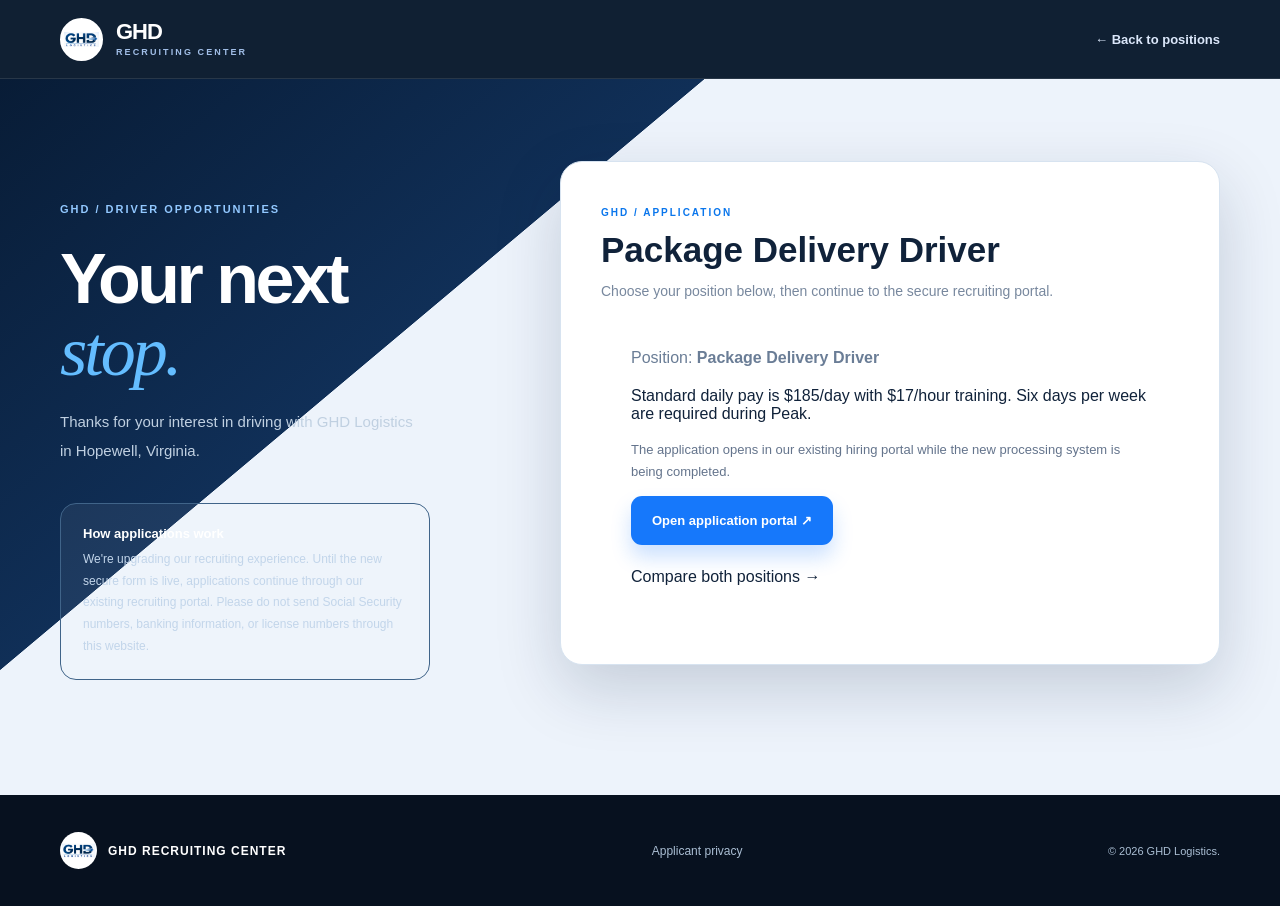
==== apply.html @ a2509fe2 "Publish GHD Recruiting Center public-facing website" ====
<!doctype html><html lang="en"><head><meta charset="UTF-8"><meta name="viewport" content="width=device-width, initial-scale=1"><meta name="theme-color" content="#07172b"><title>Apply | GHD Recruiting Center</title><link rel="icon" href="icon-192.png"><link rel="stylesheet" href="styles.css"><script defer src="app.js"></script></head><body>
<header class="site-header"><div class="container nav-wrap"><a class="brand" href="./"><img src="logo.png" alt="GHD Logistics logo"><span><strong>GHD</strong><small>RECRUITING CENTER</small></span></a><a class="back-link" href="./#positions">← Back to positions</a></div></header>
<main class="application-main"><div class="container application-wrap"><div class="application-intro"><span class="kicker">GHD / DRIVER OPPORTUNITIES</span><h1>Your next<br><em>stop.</em></h1><p>Thanks for your interest in driving with GHD Logistics in Hopewell, Virginia.</p><div class="note-panel"><strong>How applications work</strong><span>We're upgrading our recruiting experience. Until the new secure form is live, applications continue through our existing recruiting portal. Please do not send Social Security numbers, banking information, or license numbers through this website.</span></div></div>
<section class="form-card" style="align-self:start"><div class="form-card-head"><span class="form-step">GHD / APPLICATION</span><h2 id="role-title">Driver application</h2><p id="role-info">Choose your position below, then continue to the secure recruiting portal.</p></div><div style="padding:26px 30px 38px"><p class="muted">Position: <strong id="role-name">Package Delivery Driver</strong></p><p id="role-facts">Standard daily pay is $185/day with $17/hour training. Six days per week are required during Peak.</p><p style="font-size:13px;line-height:1.7;color:#64748c">The application opens in our existing hiring portal while the new processing system is being completed.</p><a class="button button-primary" href="https://www.jotform.com/app/263164402681151" target="_blank" rel="noopener noreferrer">Open application portal ↗</a><div style="margin-top:23px"><a href="./#positions">Compare both positions →</a></div></div></section></div></main>
<footer class="footer"><div class="container footer-inner"><a class="footer-brand" href="./"><img src="logo.png" alt=""> GHD RECRUITING CENTER</a><div><a href="privacy.html">Applicant privacy</a></div><small>© <span data-year></span> GHD Logistics.</small></div></footer>
<script>const role=new URLSearchParams(location.search).get('role')==='avp'?'avp':'package';const avp=role==='avp';document.getElementById('role-title').textContent=avp?'AVP Driver':'Package Delivery Driver';document.getElementById('role-name').textContent=avp?'AVP Driver':'Package Delivery Driver';document.getElementById('role-facts').textContent=avp?'An approved personal vehicle, valid license and auto insurance are required. Compensation is discussed during screening.':'Standard daily pay is $185/day with $17/hour training. Six days per week are required during Peak.';</script>
</body></html>
---- styles.css ----
:root{--navy:#07172b;--navy2:#0c2546;--blue:#1266d8;--cobalt:#1678fc;--ice:#e9f2ff;--paper:#f5f7fa;--ink:#10223a;--muted:#64748c;--line:#dce4ef;--white:#fff;--teal:#74dfc4;--radius:22px;--shadow:0 16px 48px rgba(7,23,43,.08)}
*{box-sizing:border-box}html{scroll-behavior:smooth;scroll-padding-top:86px}body{margin:0;background:var(--paper);color:var(--ink);font-family:Inter,ui-sans-serif,-apple-system,BlinkMacSystemFont,"Segoe UI",sans-serif;-webkit-font-smoothing:antialiased}button,input,select,textarea{font:inherit}a{text-decoration:none;color:inherit}img{display:block;max-width:100%}button,a,input,select,textarea{outline-offset:3px}:focus-visible{outline:3px solid #3c9afa}h1,h2,h3,p{margin-top:0}.container{max-width:1220px;margin:auto;padding:0 30px}.site-header{position:sticky;top:0;z-index:40;background:rgba(7,23,43,.96);backdrop-filter:blur(18px);border-bottom:1px solid rgba(255,255,255,.10)}.nav-wrap{min-height:78px;display:flex;align-items:center;justify-content:space-between;gap:22px}.brand{display:flex;align-items:center;gap:13px;color:#fff;min-width:0}.brand img{height:43px;width:43px;object-fit:contain;background:#fff;border-radius:50%;border:2px solid #fff}.brand span{display:flex;flex-direction:column;line-height:1.1}.brand strong{font-size:22px;font-weight:900;letter-spacing:-1px}.brand small{color:#a1bee7;font-size:9px;letter-spacing:2.1px;font-weight:800;margin-top:3px}.nav-links{display:flex;align-items:center;gap:32px;font-size:13px;font-weight:600;color:#d8e4f7}.nav-links>a:not(.nav-cta):hover{color:white}.nav-cta{padding:12px 18px;background:#fff;color:#07172b;border-radius:9px;display:flex;gap:26px;align-items:center;font-weight:800}.nav-cta:hover{background:#d7e9ff}.back-link{color:#dbe7fa;font-size:13px;font-weight:700}.hero{background:radial-gradient(ellipse at 74% 30%,#184376 0%,#0b274c 33%,#06162a 78%);position:relative;overflow:hidden}.hero:before{content:"";position:absolute;pointer-events:none;inset:0;background:linear-gradient(120deg,transparent 40%,rgba(83,148,240,.06) 60%,transparent 76%)}.hero-grid{min-height:590px;display:grid;grid-template-columns:1fr 1.04fr;align-items:center;gap:22px}.hero-copy{padding:75px 0 88px;z-index:2}.eyebrow,.kicker,.form-label{color:#1e81ed;font-size:11px;letter-spacing:2px;font-weight:900}.eyebrow{color:#bed8ff;display:flex;align-items:center;gap:9px}.pulse{height:8px;width:8px;background:var(--teal);border-radius:50%;box-shadow:0 0 0 4px rgba(116,223,196,.14)}.dotsep{color:#76a9f4;padding:0 4px}.hero h1,.section h2,.bottom-cta h2,.application-intro h1,.dashboard h1,.legal h1{font-size:clamp(48px,6vw,81px);line-height:1.02;letter-spacing:-3.5px;font-weight:850;margin:27px 0 25px}.hero h1{color:#fff}.hero em,.section-heading em,.faq em,.application-intro em,.bottom-cta em,.dashboard em,.legal em{font-family:Georgia,serif;font-style:italic;font-weight:500;color:#64bdff;letter-spacing:-3px}.hero-copy>p{color:#b5c5dd;font-size:16px;line-height:1.8;max-width:470px}.hero-actions{display:flex;gap:12px;flex-wrap:wrap;margin-top:34px}.button{display:inline-flex;align-items:center;justify-content:space-between;gap:24px;border:0;border-radius:11px;padding:17px 21px;font-size:13px;font-weight:800;cursor:pointer;transition:transform .2s,background .2s;color:#fff}.button:hover{transform:translateY(-2px)}.button-primary{background:#1678fb;color:#fff;box-shadow:0 12px 20px rgba(22,120,251,.22)}.button-primary:hover{background:#0765e2}.button-quiet{background:rgba(255,255,255,.09);border:1px solid rgba(255,255,255,.16);box-shadow:none;color:white}.button-quiet:hover{background:rgba(255,255,255,.16)}.button-white{background:#fff;color:#0b2a55}.button-outline{background:#fff;color:#103152;border:1px solid #d8e3f3}.hero-foot{display:flex;gap:14px;align-items:center;color:#6d8db8;letter-spacing:2px;font-size:10px;font-weight:900;margin-top:72px}.line-short{width:28px;height:1px;background:#5fa1e9}.hero-art{height:490px;position:relative;margin-right:-5px;isolation:isolate}.art-grid{position:absolute;inset:20px;background-image:linear-gradient(rgba(158,204,255,.08) 1px,transparent 1px),linear-gradient(90deg,rgba(158,204,255,.08) 1px,transparent 1px);background-size:38px 38px;border:1px solid rgba(157,206,255,.13);border-radius:32px;mask-image:radial-gradient(circle at center,black 20%,transparent 75%)}.art-center{position:absolute;inset:87px 120px 82px 120px;border-radius:25px;background:linear-gradient(140deg,rgba(46,103,171,.5),rgba(8,34,72,.96));border:1px solid rgba(153,205,255,.3);box-shadow:0 30px 60px rgba(0,0,0,.27),inset 0 1px rgba(255,255,255,.2);display:flex;align-items:center;flex-direction:column;justify-content:center;transform:rotate(-5deg)}.art-center:before{content:"";position:absolute;inset:12px;border:1px dashed rgba(160,211,255,.22);border-radius:18px}.art-logo{background:#fff;width:min(60%,180px);border-radius:22px;aspect-ratio:1;display:grid;place-items:center;box-shadow:0 18px 40px rgba(0,0,0,.28)}.art-logo img{width:94%;height:94%;object-fit:contain}.art-center-text{text-align:center;color:#e9f6ff;font-size:10px;font-weight:800;letter-spacing:2px;margin-top:28px}.art-center-text span{display:block;color:#69adff;margin-top:7px;letter-spacing:3px}.route-line{position:absolute;border:2px dashed rgba(102,192,255,.34);transform:rotate(-17deg);border-radius:50%;pointer-events:none}.route-one{width:480px;height:310px;left:3%;top:20%}.route-two{width:320px;height:470px;right:7%;top:2%;transform:rotate(27deg)}.floating-note{position:absolute;display:flex;align-items:center;gap:12px;background:#fff;border:1px solid #bcd7ff;padding:13px 16px;border-radius:13px;box-shadow:0 18px 35px rgba(0,0,0,.2);color:#0d305c;font-size:10px;font-weight:900;letter-spacing:.8px;z-index:2;transform:rotate(3deg)}.floating-note small{display:block;font-size:9px;letter-spacing:1.2px;color:#71879e;margin-top:4px}.mini-icon,.pin-icon{display:grid;place-items:center;width:35px;height:35px;background:#e2f0ff;border-radius:8px;color:#146de0;font-size:20px}.note-a{top:18px;right:0}.note-b{left:0;bottom:42px;transform:rotate(-4deg)}.mapdot{height:9px;width:9px;background:#69daeb;box-shadow:0 0 0 5px rgba(98,211,237,.13);border-radius:50%;position:absolute}.dot-a{top:66px;left:25%}.dot-b{right:18%;bottom:41px}.dot-c{right:7%;top:60%}.art-corner{color:#9cb6d8;font-size:10px;letter-spacing:2px;position:absolute;right:23px;bottom:8px}.intro-band{background:#fff;border-bottom:1px solid var(--line)}.intro-grid{display:grid;grid-template-columns:repeat(3,1fr);padding-top:26px;padding-bottom:26px}.intro-grid>div{display:grid;grid-template-columns:auto 1fr;column-gap:13px;row-gap:3px;align-items:center;padding-left:28px;border-right:1px solid #dae5f0}.intro-grid>div:first-child{padding-left:0}.intro-grid>div:last-child{border:0}.intro-grid strong{font-size:11px;letter-spacing:1.4px}.intro-grid small{grid-column:2;color:#65758a}.tiny-num{color:#2978d7;font-size:10px;font-weight:900;grid-row:span 2;align-self:start;margin-top:2px}.section{padding:100px 0}.section-heading{display:flex;justify-content:space-between;align-items:end;gap:45px;margin-bottom:45px}.section-heading h2,.faq h2{font-size:clamp(43px,5vw,62px);letter-spacing:-2.8px;line-height:1.07;margin:20px 0 0}.section-heading>p{font-size:15px;color:var(--muted);line-height:1.8;max-width:360px;margin-bottom:7px}.positions{background:#f6f8fb}.role-grid{display:grid;grid-template-columns:repeat(2,minmax(0,1fr));gap:22px}.role-card{background:#fff;border:1px solid #dce6f0;padding:35px;display:flex;flex-direction:column;min-height:595px;border-radius:20px;box-shadow:var(--shadow);position:relative;overflow:hidden}.role-primary{background:#0b2b56;color:#fff;border-color:#27578e}.role-primary:before{content:"";position:absolute;top:-95px;right:-100px;background:#17447a;height:280px;width:280px;border-radius:50%;opacity:.7}.role-overline{display:flex;justify-content:space-between;align-items:center;position:relative}.role-number{font-size:12px;font-weight:900;letter-spacing:2px;color:#4c8adf}.role-primary .role-number{color:#95c2ff}.role-type{font-size:10px;letter-spacing:1.5px;font-weight:800;color:#8c9eb3}.role-primary .role-type{color:#b4d4ff}.role-icon{color:#2f71c8;width:88px;height:88px;border-radius:19px;background:#e6f1ff;padding:13px;margin:28px 0 20px;position:relative}.role-icon svg{width:100%;height:100%}.role-primary .role-icon{background:#eef6ff;color:#114b96}.role-card h3{font-size:34px;line-height:1.12;letter-spacing:-1.3px;margin:0 0 14px;position:relative}.role-card>p{color:#6e8197;line-height:1.8;font-size:14px;max-width:400px;min-height:75px;margin:0}.role-primary>p{color:#bdd2ea}.pay{border-top:1px solid #dce5ef;border-bottom:1px solid #dce5ef;padding:19px 0 16px;margin:16px 0 17px}.role-primary .pay{border-color:#3b5680}.pay>span{font-size:10px;font-weight:900;letter-spacing:1.5px;display:block;color:#627a9a;margin-bottom:6px}.role-primary .pay>span{color:#a5c8ef}.pay strong{font-size:34px;letter-spacing:-1px}.pay strong small{font-size:14px;color:#8494a9;letter-spacing:0}.pay .pay-detail{font-size:21px;letter-spacing:-.4px}.role-facts{list-style:none;padding:0;margin:0 0 28px;display:grid;gap:12px;font-size:13px;font-weight:600}.role-facts li{display:flex;align-items:start;gap:10px}.check{display:inline-flex;align-items:center;justify-content:center;flex-shrink:0;width:19px;height:19px;background:#dceeff;color:#226cd1;border-radius:50%;font-size:12px;font-weight:900}.role-primary .check{color:#123861;background:#c9e5ff}.role-action{margin-top:auto;display:flex;align-items:center;justify-content:space-between;background:#e6f1ff;padding:18px 21px;color:#0a3b83;font-size:13px;font-weight:900;border-radius:11px;transition:background .2s}.role-action:hover{background:#c4e2ff}.role-primary .role-action{background:#1975f6;color:white}.role-primary .role-action:hover{background:#3e8dff}.role-disclaimer{font-size:12px;color:#728197;line-height:1.8;margin:25px 0 0}.process{background:#fff}.steps{display:grid;grid-template-columns:repeat(4,1fr);gap:0;border-top:1px solid #d8e4f0;margin-top:60px}.step{padding:35px 24px 10px 0;position:relative;border-right:1px solid #e3eaf3}.step+.step{padding-left:25px}.step:last-child{border:0}.step-no{font-size:12px;color:#096bd6;font-weight:900;letter-spacing:2px}.step h3{font-size:18px;letter-spacing:-.5px;margin:43px 0 12px}.step p{color:#66778d;font-size:13px;line-height:1.8}.faq{background:#f0f5fb}.faq-grid{display:grid;grid-template-columns:.8fr 1.2fr;gap:65px}.faq h2{margin:18px 0}.muted{color:#6a7d96;line-height:1.7}.accordion{border-top:1px solid #cbd8e8}.accordion details{border-bottom:1px solid #cbd8e8;padding:0 2px}.accordion summary{list-style:none;cursor:pointer;display:flex;justify-content:space-between;gap:30px;font-weight:800;padding:23px 0;font-size:15px}.accordion summary::-webkit-details-marker{display:none}.accordion summary span{font-size:20px;color:#1774ef;font-weight:400}.accordion details[open] summary span{transform:rotate(45deg)}.accordion details p{color:#667890;line-height:1.75;font-size:14px;margin:0 0 24px}.bottom-cta{padding:94px 0;background:radial-gradient(ellipse at 100% 30%,#1964ad 0%,#0d3260 40%,#071a30 85%);color:white}.bottom-cta h2{font-size:clamp(48px,6vw,78px);margin:20px 0 31px}.bottom-cta em{color:#74c3ff}.footer{background:#07111f;color:#aabed3;padding:37px 0}.footer-inner{display:flex;justify-content:space-between;gap:30px;align-items:center;flex-wrap:wrap}.footer-brand{color:white;font-size:12px;letter-spacing:1px;font-weight:900;display:flex;align-items:center;gap:11px}.footer-brand img{height:37px;width:37px;background:white;border-radius:50%}.footer-inner>div{display:flex;gap:22px;flex-wrap:wrap;font-size:12px}.footer a:hover{color:white}.footer small{font-size:11px}.apply-body{background:#edf3fb}.application-main{background:linear-gradient(140deg,#081c36 0%,#102f57 33%,#edf3fb 33.05%,#edf3fb 100%);padding:82px 0 115px}.application-wrap{display:grid;grid-template-columns:.8fr 1.2fr;gap:60px;align-items:start}.application-intro{padding-top:38px;color:#fff}.application-intro .kicker{color:#92c8ff}.application-intro h1{font-size:70px;line-height:1.03;margin:26px 0 20px}.application-intro p{color:#c0d0e1;line-height:1.9;font-size:15px;max-width:360px}.note-panel{border:1px solid #406489;background:rgba(255,255,255,.06);border-radius:16px;padding:22px;margin-top:38px;max-width:370px;display:grid;gap:8px}.note-panel strong{font-size:13px}.note-panel span{color:#c2d5ea;font-size:12px;line-height:1.8}.form-card{background:#fff;border:1px solid #d7e3f0;border-radius:22px;padding:40px;box-shadow:0 24px 65px rgba(9,36,68,.18)}.form-step{font-size:10px;letter-spacing:2px;color:#0a76ec;font-weight:900}.form-card-head h2{font-size:35px;margin:10px 0}.form-card-head p{color:#78889e;font-size:14px;line-height:1.7}.field-group{padding:26px 0;border-top:1px solid #e5edf4}.field-group.last{padding-bottom:0}.form-label{margin-bottom:20px}.fields{display:grid;gap:22px}.fields.two{grid-template-columns:1fr 1fr;gap:19px 16px}.fields label,.field-group label{font-size:12px;font-weight:800;color:#203450;display:block}.fields label span,.fields legend span{color:#1175f4}.fields label small{color:#8999aa;font-weight:500}.fields input:not([type=radio]):not([type=checkbox]),.fields textarea{display:block;width:100%;margin-top:8px;background:#f7faff;border:1px solid #d7e3f0;border-radius:9px;padding:13px 13px;color:#122a47;font-size:13px;outline-color:#2888f9}.fields textarea{resize:vertical;line-height:1.6}.fields fieldset{border:0;margin:0;padding:0}.fields legend{font-size:12px;font-weight:800;margin-bottom:11px}.radio-row{display:flex;gap:10px}.radio-row label{display:flex;align-items:center;gap:8px;border:1px solid #d6e3f0;background:#f7faff;border-radius:9px;padding:11px 16px;min-width:90px;cursor:pointer}.radio-row input{accent-color:#1979f9}.field-hint{color:#798da2;font-size:11px;line-height:1.6;margin:12px 0 0}.consent{display:flex!important;align-items:start;gap:12px;font-size:12px!important;font-weight:500!important;line-height:1.65}.consent input{width:18px;height:18px;accent-color:#176ddc;flex-shrink:0}.consent a{color:#126cdb;text-decoration:underline}.consent b{color:#0a6cda}.submit-button{margin-top:20px;width:100%}.form-alert,.status-error,.status-info{padding:13px 15px;margin:15px 0;background:#fff3ef;border:1px solid #f9b5a0;border-radius:10px;font-size:13px;color:#8a2c1c;line-height:1.6}.status-info{color:#155a99;background:#eaf5ff;border-color:#bbd7fa}.trap{position:absolute!important;left:-9999px!important;top:-9999px!important}.success-state{text-align:center;padding:35px 0}.success-mark{height:75px;width:75px;border-radius:50%;display:grid;place-items:center;margin:0 auto 24px;background:#dafff2;color:#028956;font-size:32px}.success-state h2{font-size:35px}.success-state p{color:#607389;font-size:15px;line-height:1.8}.success-state .reference{font-size:12px;letter-spacing:1px;margin:24px}.legal{padding-top:78px;padding-bottom:100px;max-width:830px}.legal h1{font-size:64px}.legal h2{margin:33px 0 10px;font-size:23px}.legal p{color:#52677f;font-size:15px;line-height:1.85}.legal .legal-note{font-size:12px;margin:40px 0}.admin-body{background:#f0f5fb}.dashboard{padding-top:70px;padding-bottom:90px}.dashboard-top{display:flex;justify-content:space-between;gap:20px;align-items:center}.dashboard h1{font-size:50px;margin:16px 0}.dashboard-top p{color:#6b7f95;font-size:14px}.stat-grid{display:grid;grid-template-columns:repeat(4,1fr);gap:15px;margin:35px 0}.stat{background:white;border:1px solid #dae4ef;border-radius:16px;padding:25px;box-shadow:var(--shadow)}.stat span{display:block;font-size:10px;letter-spacing:1.2px;color:#687c90;font-weight:900}.stat strong{font-size:38px;color:#0b335e;display:block;margin-top:12px}.dashboard-panel{background:white;border-radius:20px;border:1px solid #dae4ef;overflow:hidden;box-shadow:var(--shadow)}.panel-heading{padding:28px 30px;display:flex;justify-content:space-between;gap:20px;align-items:center}.panel-heading h2{font-size:23px;margin:0 0 5px}.panel-heading p{color:#748599;font-size:12px;margin:0}.mini-button{padding:10px 16px;border:1px solid #d3dfeb;border-radius:10px;background:#fff;color:#224669;font-weight:800;font-size:12px;cursor:pointer}.mini-button:disabled{opacity:.45;cursor:default}.filter-row{border-top:1px solid #e3ebf2;border-bottom:1px solid #e3ebf2;background:#f6f9fd;padding:18px 30px;display:flex;gap:20px;flex-wrap:wrap}.filter-row label{font-size:12px;font-weight:800;display:flex;align-items:center;gap:10px}.filter-row select,.applicant-actions select{background:white;border:1px solid #ccdaec;border-radius:8px;padding:9px 11px;color:#19314c;font-size:12px}.results-label{font-weight:900;color:#667d94;font-size:12px;letter-spacing:.5px;margin:24px 30px 14px}.applicant-list{padding:0 30px}.applicant{border:1px solid #dce6f0;border-radius:14px;margin-bottom:12px;overflow:hidden}.applicant-head{padding:20px 23px;display:flex;align-items:center;justify-content:space-between;gap:16px}.applicant-head h3{font-size:17px;letter-spacing:-.3px;margin-bottom:6px}.applicant-head small{font-size:11px;color:#7c8da1}.applicant-preview{display:flex;align-items:center;gap:18px;flex-wrap:wrap;font-size:12px;color:#3977b2;padding:0 23px 19px}.applicant-preview span{color:#718397}.applicant-details{border-top:1px solid #e6ecf4;background:#f8fbfe}.applicant-details summary{padding:14px 23px;font-size:12px;font-weight:900;color:#1a70d1;cursor:pointer}.details-grid{display:grid;grid-template-columns:repeat(2,1fr);gap:14px;padding:16px 23px 23px}.detail-row{display:grid;gap:5px;font-size:12px}.detail-row strong{color:#5b6d7f}.detail-row span{white-space:pre-wrap;overflow-wrap:anywhere}.pager{display:flex;justify-content:center;align-items:center;gap:18px;padding:22px}.pager span{font-size:12px}.dashboard-security{font-size:12px;color:#687f98;margin-top:25px}.no-results{padding:30px;color:#6f8196;text-align:center}
[hidden]{display:none!important}
@media(max-width:1000px){.hero-grid{grid-template-columns:1.2fr 1fr}.hero-art{transform:scale(.88);transform-origin:center;min-width:440px;margin-left:-80px}.art-center{inset:90px 100px}.nav-links{gap:16px}.faq-grid{gap:35px}.application-wrap{gap:25px}.form-card{padding:30px}}
@media(max-width:800px){.container{padding-left:22px;padding-right:22px}.nav-wrap{min-height:70px}.nav-links>a:not(.nav-cta){display:none}.hero-grid{display:block;min-height:unset}.hero-copy{padding:70px 0 26px}.hero h1{font-size:clamp(48px,10vw,72px)}.hero-art{height:375px;transform:scale(.78);transform-origin:center top;margin:-5px auto -65px;min-width:450px;left:50%;margin-left:-225px;width:450px}.art-center{inset:64px 85px 56px}.hero-foot{margin-top:40px}.intro-grid{gap:10px}.intro-grid>div{padding-left:10px}.section{padding:72px 0}.section-heading{align-items:start;display:block}.section-heading>p{margin-top:20px;max-width:600px}.steps{grid-template-columns:repeat(2,1fr);row-gap:22px}.step:nth-child(2){border:0}.step:nth-child(3){padding-left:0}.faq-grid{grid-template-columns:1fr;gap:35px}.application-main{background:linear-gradient(180deg,#082342 0 380px,#edf3fb 380px)}.application-wrap{grid-template-columns:1fr;gap:28px}.application-intro{padding:0}.application-intro h1{font-size:54px}.application-intro p{max-width:680px}.note-panel{display:none}.dashboard-top{align-items:start}.stat-grid{grid-template-columns:repeat(2,1fr)}}
@media(max-width:620px){.container{padding:0 20px}.brand img{width:38px;height:38px}.brand strong{font-size:20px}.brand small{font-size:8px}.nav-cta{padding:11px 13px;gap:10px;font-size:11px}.hero-copy{padding-top:55px}.hero h1{font-size:53px;letter-spacing:-2.7px;margin-top:22px}.hero-copy>p{font-size:14px}.hero-actions .button{width:100%;justify-content:space-between}.hero-art{transform:scale(.65);margin-top:-9px;margin-bottom:-120px}.intro-grid{grid-template-columns:1fr;gap:0;padding-top:12px;padding-bottom:12px}.intro-grid>div{grid-template-columns:40px 1fr;padding:12px 0;border-right:0;border-bottom:1px solid #e6edf4}.intro-grid>div:last-child{border:0}.section-heading h2,.faq h2{font-size:43px}.role-grid{grid-template-columns:1fr}.role-card{min-height:auto;padding:28px}.role-card h3{font-size:31px}.role-card>p{min-height:auto}.role-action{margin-top:24px}.steps{grid-template-columns:1fr;gap:0}.step,.step+.step,.step:nth-child(3){border-right:0;border-bottom:1px solid #e5edf4;padding:22px 0}.step h3{margin-top:18px}.step:last-child{border-bottom:0}.bottom-cta{padding:70px 0}.bottom-cta h2{font-size:53px}.footer-inner{display:block}.footer-inner>div{margin:20px 0}.footer small{display:block}.application-main{padding:50px 0 75px;background:linear-gradient(180deg,#082342 0 290px,#edf3fb 290px)}.application-intro h1{font-size:48px}.form-card{padding:24px 20px}.form-card-head h2{font-size:29px}.fields.two{grid-template-columns:1fr}.form-card .radio-row label{min-width:85px}.dashboard{padding-top:40px}.dashboard-top{display:block}.dashboard h1{font-size:39px}.stat-grid{gap:9px}.stat{padding:18px}.stat strong{font-size:30px}.panel-heading{padding:22px 19px}.filter-row{padding:15px 19px}.applicant-list{padding:0 14px}.applicant-head{display:block;padding:18px}.applicant-actions{margin-top:12px}.applicant-preview{padding:0 18px 18px}.details-grid{grid-template-columns:1fr}.dashboard-top .button{margin-top:14px}.legal h1{font-size:46px}}
@media(prefers-reduced-motion:reduce){*{scroll-behavior:auto!important;transition:none!important}}
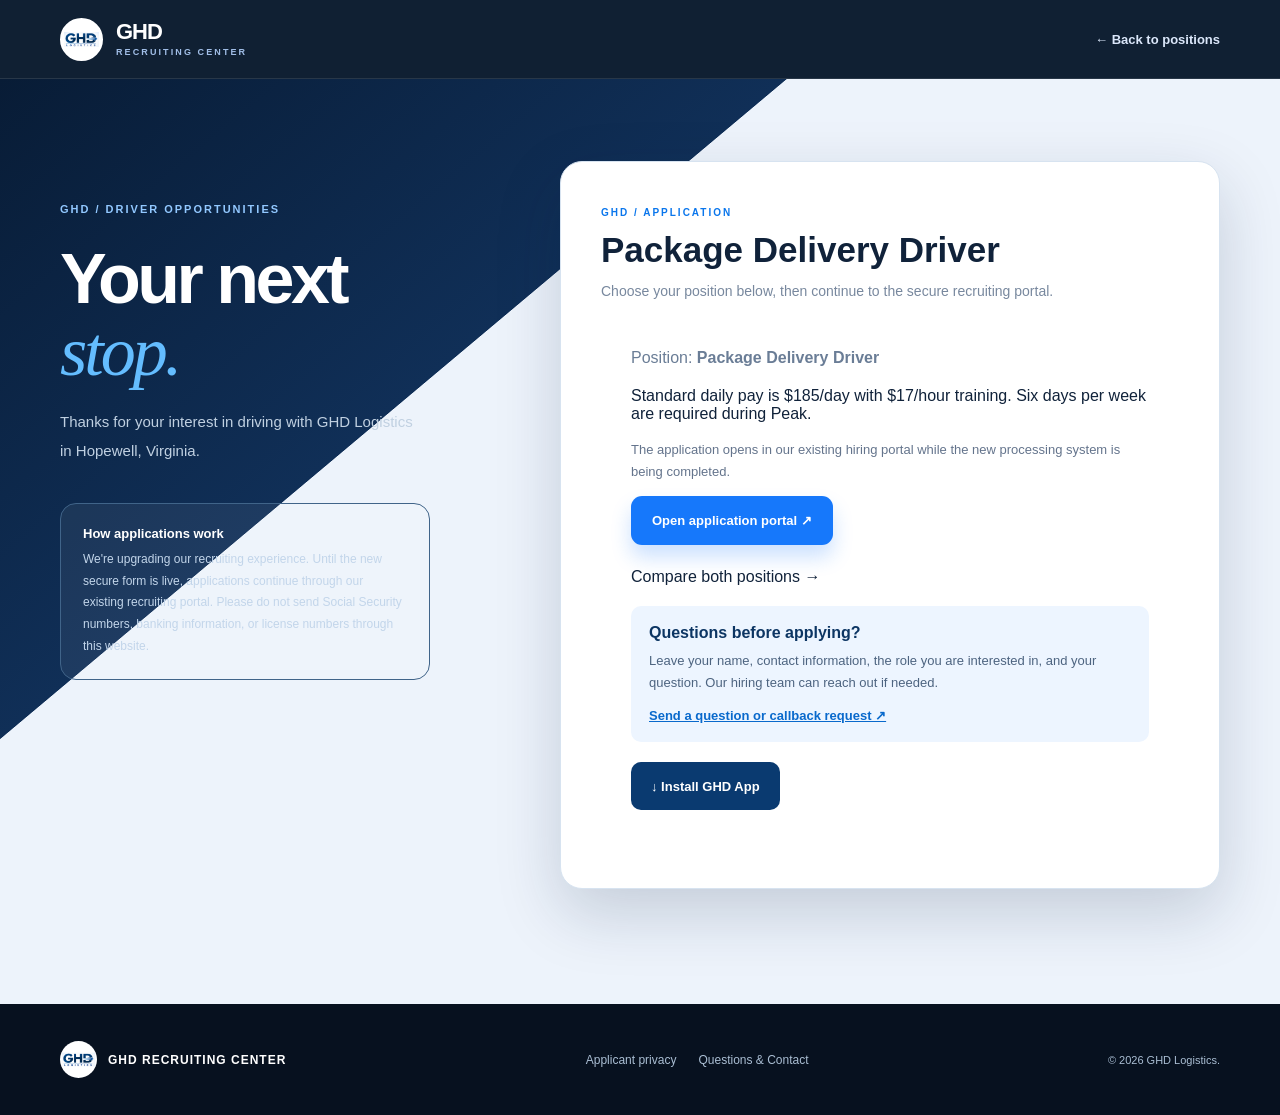
==== commit 20d024ab: "Offer applicant questions and callback requests from both driver job pages, with install button" ====
--- a/apply.html
+++ b/apply.html
@@ -1,7 +1,7 @@
-<!doctype html><html lang="en"><head><meta charset="UTF-8"><meta name="viewport" content="width=device-width, initial-scale=1"><meta name="theme-color" content="#07172b"><title>Apply | GHD Recruiting Center</title><link rel="icon" href="icon-192.png"><link rel="stylesheet" href="styles.css"><script defer src="app.js"></script></head><body>
+<!doctype html><html lang="en"><head><meta charset="UTF-8"><meta name="viewport" content="width=device-width, initial-scale=1"><meta name="theme-color" content="#07172b"><title>Apply | GHD Recruiting Center</title><link rel="icon" href="icon-192.png"><link rel="manifest" href="manifest.webmanifest"><link rel="stylesheet" href="styles.css"><link rel="stylesheet" href="install.css"><script defer src="app.js"></script><script defer src="install.js"></script></head><body>
 <header class="site-header"><div class="container nav-wrap"><a class="brand" href="./"><img src="logo.png" alt="GHD Logistics logo"><span><strong>GHD</strong><small>RECRUITING CENTER</small></span></a><a class="back-link" href="./#positions">← Back to positions</a></div></header>
 <main class="application-main"><div class="container application-wrap"><div class="application-intro"><span class="kicker">GHD / DRIVER OPPORTUNITIES</span><h1>Your next<br><em>stop.</em></h1><p>Thanks for your interest in driving with GHD Logistics in Hopewell, Virginia.</p><div class="note-panel"><strong>How applications work</strong><span>We're upgrading our recruiting experience. Until the new secure form is live, applications continue through our existing recruiting portal. Please do not send Social Security numbers, banking information, or license numbers through this website.</span></div></div>
-<section class="form-card" style="align-self:start"><div class="form-card-head"><span class="form-step">GHD / APPLICATION</span><h2 id="role-title">Driver application</h2><p id="role-info">Choose your position below, then continue to the secure recruiting portal.</p></div><div style="padding:26px 30px 38px"><p class="muted">Position: <strong id="role-name">Package Delivery Driver</strong></p><p id="role-facts">Standard daily pay is $185/day with $17/hour training. Six days per week are required during Peak.</p><p style="font-size:13px;line-height:1.7;color:#64748c">The application opens in our existing hiring portal while the new processing system is being completed.</p><a class="button button-primary" href="https://www.jotform.com/app/263164402681151" target="_blank" rel="noopener noreferrer">Open application portal ↗</a><div style="margin-top:23px"><a href="./#positions">Compare both positions →</a></div></div></section></div></main>
-<footer class="footer"><div class="container footer-inner"><a class="footer-brand" href="./"><img src="logo.png" alt=""> GHD RECRUITING CENTER</a><div><a href="privacy.html">Applicant privacy</a></div><small>© <span data-year></span> GHD Logistics.</small></div></footer>
+<section class="form-card" style="align-self:start"><div class="form-card-head"><span class="form-step">GHD / APPLICATION</span><h2 id="role-title">Driver application</h2><p id="role-info">Choose your position below, then continue to the secure recruiting portal.</p></div><div style="padding:26px 30px 38px"><p class="muted">Position: <strong id="role-name">Package Delivery Driver</strong></p><p id="role-facts">Standard daily pay is $185/day with $17/hour training. Six days per week are required during Peak.</p><p style="font-size:13px;line-height:1.7;color:#64748c">The application opens in our existing hiring portal while the new processing system is being completed.</p><a class="button button-primary" href="https://www.jotform.com/app/263164402681151" target="_blank" rel="noopener noreferrer">Open application portal ↗</a><div style="margin-top:23px"><a href="./#positions">Compare both positions →</a></div><div style="margin-top:20px;padding:18px;background:#edf5ff;border-radius:10px"><strong style="color:#0c3563">Questions before applying?</strong><p style="margin:8px 0 12px;font-size:13px;color:#4d6480;line-height:1.7">Leave your name, contact information, the role you are interested in, and your question. Our hiring team can reach out if needed.</p><a href="contact.html" style="color:#0969cc;text-decoration:underline;font-size:13px;font-weight:800">Send a question or callback request ↗</a></div><div style="margin-top:20px"><button class="button-install install-app-btn" style="background:#0a3a70;border:0" type="button">↓ Install GHD App</button><div id="install-app-notice" class="install-app-notice" role="status" hidden></div></div></div></section></div></main>
+<footer class="footer"><div class="container footer-inner"><a class="footer-brand" href="./"><img src="logo.png" alt=""> GHD RECRUITING CENTER</a><div><a href="privacy.html">Applicant privacy</a><a href="contact.html">Questions &amp; Contact</a></div><small>© <span data-year></span> GHD Logistics.</small></div></footer>
 <script>const role=new URLSearchParams(location.search).get('role')==='avp'?'avp':'package';const avp=role==='avp';document.getElementById('role-title').textContent=avp?'AVP Driver':'Package Delivery Driver';document.getElementById('role-name').textContent=avp?'AVP Driver':'Package Delivery Driver';document.getElementById('role-facts').textContent=avp?'An approved personal vehicle, valid license and auto insurance are required. Compensation is discussed during screening.':'Standard daily pay is $185/day with $17/hour training. Six days per week are required during Peak.';</script>
 </body></html>
--- a/install.css
+++ b/install.css
@@ -0,0 +1,14 @@
+/* Install button and home-screen help for GHD Recruiting Center */
+.button-install{appearance:none;border:1px solid rgba(255,255,255,.52);background:rgba(255,255,255,.12);color:#fff;cursor:pointer;min-height:48px;display:inline-flex;align-items:center;justify-content:center;padding:13px 20px;border-radius:10px;font-weight:800;font-size:13px;transition:background .15s,border-color .15s;white-space:normal;text-align:center}
+.button-install:hover,.button-install:focus-visible{background:#fff;color:#0b2850;border-color:#fff}
+.button-install:disabled{opacity:.75;cursor:default}
+.install-app-notice{max-width:620px;background:#e9f3ff;border:1px solid #90bcf1;border-radius:14px;color:#0d2f58;padding:18px 21px;margin:18px 0 0;box-shadow:0 8px 24px rgba(0,0,0,.1)}
+.install-app-notice strong{font-size:16px;display:block}
+.install-app-notice p{margin:9px 0 14px;line-height:1.65;font-size:14px}
+.install-app-notice button{background:#0c4b8d;color:#fff;border:0;border-radius:8px;padding:10px 18px;font-weight:750;cursor:pointer}
+.install-app-notice[hidden]{display:none!important}
+.scout-install-row{margin-top:24px;display:flex;flex-wrap:wrap;gap:10px;align-items:center}
+.scout-install-row a{display:inline-flex;align-items:center;justify-content:center;color:#fff;font-weight:750;font-size:13px;padding:13px 20px;border:1px solid rgba(255,255,255,.35);border-radius:10px}
+.scout-install-row .button-install{background:#fff;color:#0d2d53}
+.scout-install-row .button-install:hover{background:#d8ecff}
+@media(max-width:560px){.hero-actions .button-install{width:100%}.scout-install-row>*{width:100%}}
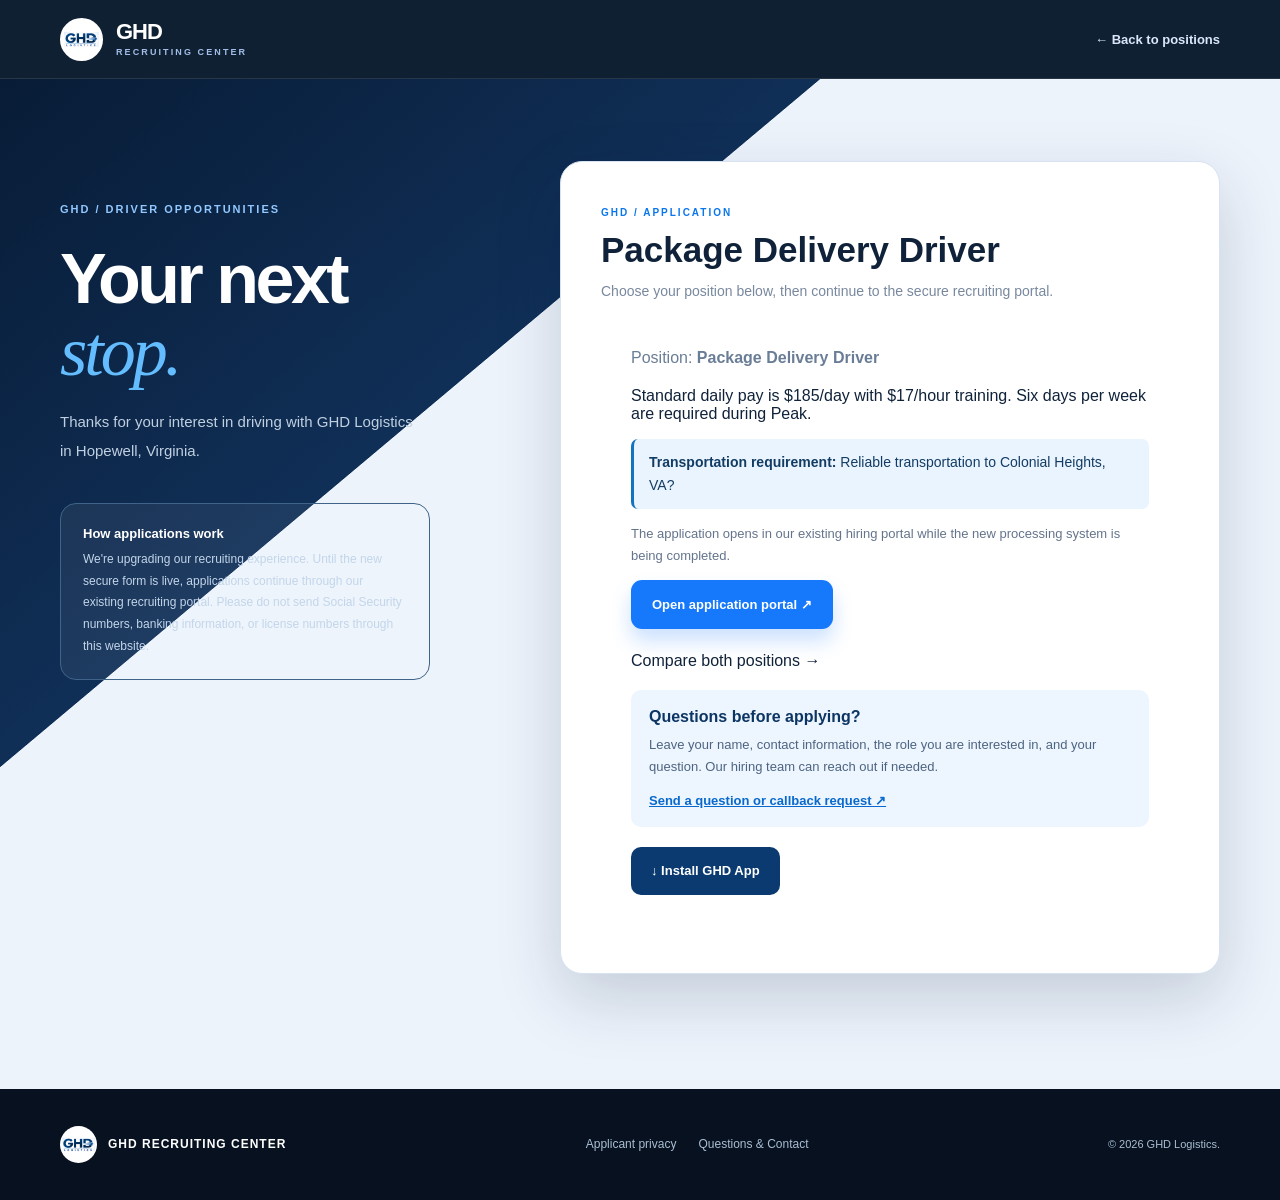
==== commit ad2d3347: "Show Colonial Heights reliable transportation requirement on package driver application gateway" ====
--- a/apply.html
+++ b/apply.html
@@ -1,7 +1,7 @@
 <!doctype html><html lang="en"><head><meta charset="UTF-8"><meta name="viewport" content="width=device-width, initial-scale=1"><meta name="theme-color" content="#07172b"><title>Apply | GHD Recruiting Center</title><link rel="icon" href="icon-192.png"><link rel="manifest" href="manifest.webmanifest"><link rel="stylesheet" href="styles.css"><link rel="stylesheet" href="install.css"><script defer src="app.js"></script><script defer src="install.js"></script></head><body>
 <header class="site-header"><div class="container nav-wrap"><a class="brand" href="./"><img src="logo.png" alt="GHD Logistics logo"><span><strong>GHD</strong><small>RECRUITING CENTER</small></span></a><a class="back-link" href="./#positions">← Back to positions</a></div></header>
 <main class="application-main"><div class="container application-wrap"><div class="application-intro"><span class="kicker">GHD / DRIVER OPPORTUNITIES</span><h1>Your next<br><em>stop.</em></h1><p>Thanks for your interest in driving with GHD Logistics in Hopewell, Virginia.</p><div class="note-panel"><strong>How applications work</strong><span>We're upgrading our recruiting experience. Until the new secure form is live, applications continue through our existing recruiting portal. Please do not send Social Security numbers, banking information, or license numbers through this website.</span></div></div>
-<section class="form-card" style="align-self:start"><div class="form-card-head"><span class="form-step">GHD / APPLICATION</span><h2 id="role-title">Driver application</h2><p id="role-info">Choose your position below, then continue to the secure recruiting portal.</p></div><div style="padding:26px 30px 38px"><p class="muted">Position: <strong id="role-name">Package Delivery Driver</strong></p><p id="role-facts">Standard daily pay is $185/day with $17/hour training. Six days per week are required during Peak.</p><p style="font-size:13px;line-height:1.7;color:#64748c">The application opens in our existing hiring portal while the new processing system is being completed.</p><a class="button button-primary" href="https://www.jotform.com/app/263164402681151" target="_blank" rel="noopener noreferrer">Open application portal ↗</a><div style="margin-top:23px"><a href="./#positions">Compare both positions →</a></div><div style="margin-top:20px;padding:18px;background:#edf5ff;border-radius:10px"><strong style="color:#0c3563">Questions before applying?</strong><p style="margin:8px 0 12px;font-size:13px;color:#4d6480;line-height:1.7">Leave your name, contact information, the role you are interested in, and your question. Our hiring team can reach out if needed.</p><a href="contact.html" style="color:#0969cc;text-decoration:underline;font-size:13px;font-weight:800">Send a question or callback request ↗</a></div><div style="margin-top:20px"><button class="button-install install-app-btn" style="background:#0a3a70;border:0" type="button">↓ Install GHD App</button><div id="install-app-notice" class="install-app-notice" role="status" hidden></div></div></div></section></div></main>
+<section class="form-card" style="align-self:start"><div class="form-card-head"><span class="form-step">GHD / APPLICATION</span><h2 id="role-title">Driver application</h2><p id="role-info">Choose your position below, then continue to the secure recruiting portal.</p></div><div style="padding:26px 30px 38px"><p class="muted">Position: <strong id="role-name">Package Delivery Driver</strong></p><p id="role-facts">Standard daily pay is $185/day with $17/hour training. Six days per week are required during Peak.</p><p id="transportation-requirement" style="font-size:14px;line-height:1.65;color:#123c63;background:#eaf4ff;border-left:3px solid #1373bc;padding:12px 15px;border-radius:7px"><strong>Transportation requirement:</strong> Reliable transportation to Colonial Heights, VA?</p><p style="font-size:13px;line-height:1.7;color:#64748c">The application opens in our existing hiring portal while the new processing system is being completed.</p><a class="button button-primary" href="https://www.jotform.com/app/263164402681151" target="_blank" rel="noopener noreferrer">Open application portal ↗</a><div style="margin-top:23px"><a href="./#positions">Compare both positions →</a></div><div style="margin-top:20px;padding:18px;background:#edf5ff;border-radius:10px"><strong style="color:#0c3563">Questions before applying?</strong><p style="margin:8px 0 12px;font-size:13px;color:#4d6480;line-height:1.7">Leave your name, contact information, the role you are interested in, and your question. Our hiring team can reach out if needed.</p><a href="contact.html" style="color:#0969cc;text-decoration:underline;font-size:13px;font-weight:800">Send a question or callback request ↗</a></div><div style="margin-top:20px"><button class="button-install install-app-btn" style="background:#0a3a70;border:0" type="button">↓ Install GHD App</button><div id="install-app-notice" class="install-app-notice" role="status" hidden></div></div></div></section></div></main>
 <footer class="footer"><div class="container footer-inner"><a class="footer-brand" href="./"><img src="logo.png" alt=""> GHD RECRUITING CENTER</a><div><a href="privacy.html">Applicant privacy</a><a href="contact.html">Questions &amp; Contact</a></div><small>© <span data-year></span> GHD Logistics.</small></div></footer>
-<script>const role=new URLSearchParams(location.search).get('role')==='avp'?'avp':'package';const avp=role==='avp';document.getElementById('role-title').textContent=avp?'AVP Driver':'Package Delivery Driver';document.getElementById('role-name').textContent=avp?'AVP Driver':'Package Delivery Driver';document.getElementById('role-facts').textContent=avp?'An approved personal vehicle, valid license and auto insurance are required. Compensation is discussed during screening.':'Standard daily pay is $185/day with $17/hour training. Six days per week are required during Peak.';</script>
+<script>const role=new URLSearchParams(location.search).get('role')==='avp'?'avp':'package';const avp=role==='avp';document.getElementById('role-title').textContent=avp?'AVP Driver':'Package Delivery Driver';document.getElementById('role-name').textContent=avp?'AVP Driver':'Package Delivery Driver';document.getElementById('role-facts').textContent=avp?'An approved personal vehicle, valid license and auto insurance are required. Compensation is discussed during screening.':'Standard daily pay is $185/day with $17/hour training. Six days per week are required during Peak.';document.getElementById('transportation-requirement').hidden=avp;</script>
 </body></html>
